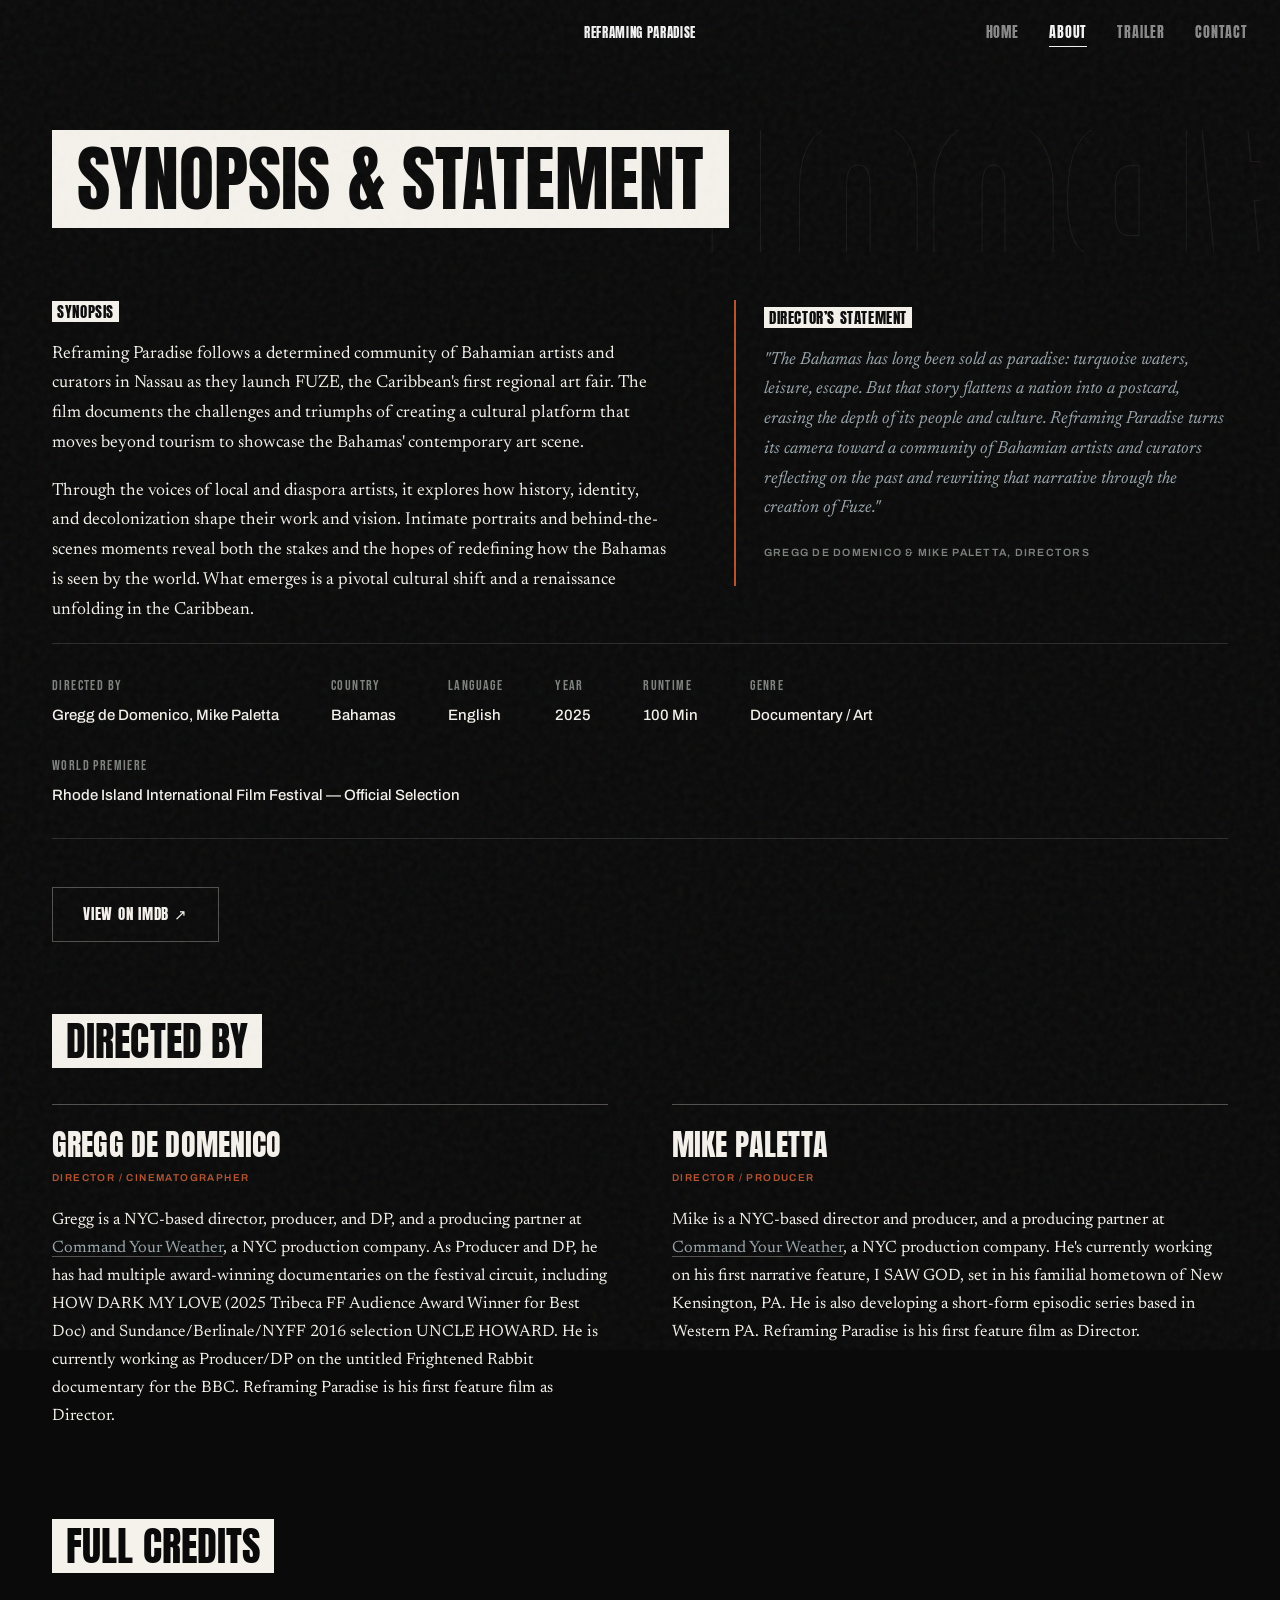
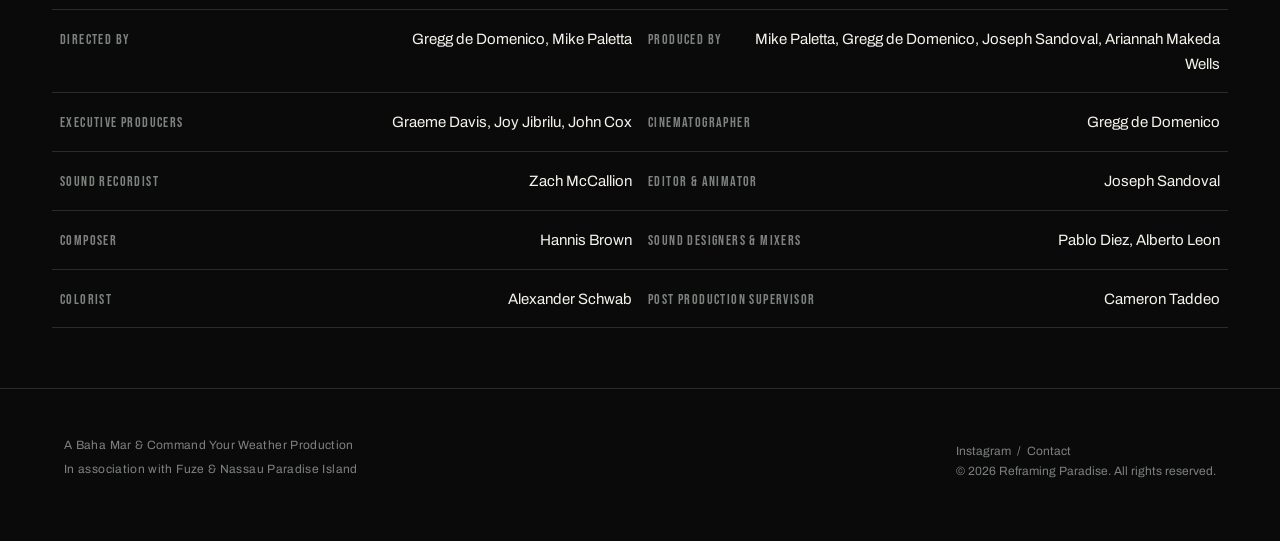
==== about.html @ a8e39a1b "Add files via upload" ====
<!DOCTYPE html>
<html lang="en">
<head>
<meta charset="UTF-8">
<meta name="viewport" content="width=device-width, initial-scale=1.0">
<title>About — Reframing Paradise</title>
<link rel="stylesheet" href="style.css">
<style>
  .about-hero{ position:relative; overflow:hidden; padding-bottom:24px; }
  .about-hero .ghost{ top:-30px; right:-6%; }
  .about-hero h1 .stamp{ font-size:clamp(34px,6vw,72px); }
  .two-col{
    display:grid; grid-template-columns:1.25fr 1fr;
    gap:64px; align-items:start;
  }
  .two-col p{
    margin:0 0 18px;
    font-family:'Newsreader',Georgia,serif;
    font-size:17.5px;
    line-height:1.7;
  }
  .statement{
    border-left:2px solid var(--frond);
    padding:6px 0 6px 28px;
  }
  .statement p{ color:var(--sky); font-style:italic; }
  .statement .who{
    margin-top:20px;
    font-style:normal;
    font-family:'Archivo',sans-serif;
    font-weight:600;
    font-size:10.5px; letter-spacing:0.12em; text-transform:uppercase;
    color:var(--dim);
  }
  .meta-line{
    display:flex; flex-wrap:wrap;
    gap:26px 52px;
    border-top:1px solid var(--line);
    border-bottom:1px solid var(--line);
    padding:30px 0;
  }
  .meta-item{ display:flex; flex-direction:column; gap:6px; }
  .ml{
    font-family:'Bebas Neue',sans-serif;
    font-size:14px; letter-spacing:0.1em;
    color:var(--dim);
  }
  .mv{
    font-family:'Archivo',sans-serif;
    font-weight:500;
    font-size:15px;
    color:var(--white);
  }
  .imdb-row{ padding:48px 0; }
  .filmmakers{ display:grid; grid-template-columns:1fr 1fr; gap:0 64px; }
  .filmmaker-card{
    border-top:1px solid var(--line-strong);
    padding:26px 0 8px;
  }
  .filmmaker-card h3{ font-size:30px; }
  .filmmaker-card .role{
    color:var(--frond);
    font-family:'Archivo',sans-serif;
    font-weight:600;
    font-size:10px; letter-spacing:0.14em; text-transform:uppercase;
    margin:10px 0 20px;
  }
  .filmmaker-card p{
    margin:0;
    font-family:'Newsreader',Georgia,serif;
    font-weight:400;
    font-size:16.5px; line-height:1.7;
    color:var(--white);
  }
  .filmmaker-card p a{ color:var(--sky); text-decoration:none; border-bottom:1px solid var(--line-strong); }
  .filmmaker-card p a:hover{ color:var(--frond); border-color:var(--frond); }
  .crew-grid{
    display:grid; grid-template-columns:repeat(2,1fr);
    gap:0;
    border-top:1px solid var(--line);
  }
  .crew-row{
    display:flex; justify-content:space-between; align-items:baseline; gap:20px;
    padding:16px 8px;
    border-bottom:1px solid var(--line);
  }
  .crew-role{
    font-family:'Bebas Neue',sans-serif;
    font-size:14px; letter-spacing:0.1em;
    color:var(--dim); flex-shrink:0;
    padding-top:2px;
  }
  .crew-names{
    font-family:'Archivo',sans-serif;
    font-weight:400;
    font-size:15px;
    color:var(--white);
    text-align:right;
  }
  .section-title .stamp{ font-size:clamp(24px,3.4vw,40px); }
  @media (max-width:820px){
    .two-col,.filmmakers,.crew-grid{ grid-template-columns:1fr; }
  }
  .label-stamp{ font-size:15px; letter-spacing:0.04em; margin-bottom:18px; }
  .two-col .label-stamp{ display:inline-block; }
</style>
</head>
<body>
<div class="grain"></div>

<nav class="site-nav">
  <a href="index.html" class="mark">REFRAMING PARADISE</a>
  <button class="nav-toggle">Menu</button>
  <ul>
    <li><a href="index.html">Home</a></li>
    <li><a href="about.html" class="active">About</a></li>
    <li><a href="trailer.html">Trailer</a></li>
    <li><a href="contact.html">Contact</a></li>
  </ul>
</nav>

<div class="page-body">

  <div class="about-hero wrap">
    <div class="ghost">About</div>
    <h1><span class="stamp">Synopsis &amp; Statement</span></h1>
  </div>

  <section class="wrap two-col" style="padding-top:48px;">
    <div>
      <h3 class="stamp label-stamp">Synopsis</h3>
      <p>Reframing Paradise follows a determined community of Bahamian artists and curators in Nassau as they launch FUZE, the Caribbean's first regional art fair. The film documents the challenges and triumphs of creating a cultural platform that moves beyond tourism to showcase the Bahamas' contemporary art scene.</p>
      <p>Through the voices of local and diaspora artists, it explores how history, identity, and decolonization shape their work and vision. Intimate portraits and behind-the-scenes moments reveal both the stakes and the hopes of redefining how the Bahamas is seen by the world. What emerges is a pivotal cultural shift and a renaissance unfolding in the Caribbean.</p>
    </div>
    <div class="statement">
      <h3 class="stamp label-stamp">Director’s Statement</h3>
      <p>"The Bahamas has long been sold as paradise: turquoise waters, leisure, escape. But that story flattens a nation into a postcard, erasing the depth of its people and culture. Reframing Paradise turns its camera toward a community of Bahamian artists and curators reflecting on the past and rewriting that narrative through the creation of Fuze."</p>
      <p class="who">Gregg de Domenico &amp; Mike Paletta, Directors</p>
    </div>
  </section>

  <div class="wrap">
    <div class="meta-line">
      <div class="meta-item"><span class="ml">Directed By</span><span class="mv">Gregg de Domenico, Mike Paletta</span></div>
      <div class="meta-item"><span class="ml">Country</span><span class="mv">Bahamas</span></div>
      <div class="meta-item"><span class="ml">Language</span><span class="mv">English</span></div>
      <div class="meta-item"><span class="ml">Year</span><span class="mv">2025</span></div>
      <div class="meta-item"><span class="ml">Runtime</span><span class="mv">100 Min</span></div>
      <div class="meta-item"><span class="ml">Genre</span><span class="mv">Documentary / Art</span></div>
      <div class="meta-item"><span class="ml">World Premiere</span><span class="mv">Rhode Island International Film Festival &mdash; Official Selection</span></div>
    </div>
    <div class="imdb-row">
      <a href="#" class="btn ghost-btn">View on IMDb ↗</a>
    </div>
  </div>

  <section class="wrap" style="padding-top:24px;">
    <h2 class="section-title" style="margin-bottom:36px;"><span class="stamp">Directed By</span></h2>
    <div class="filmmakers">
      <div class="filmmaker-card">
        <h3>Gregg de Domenico</h3>
        <div class="role">Director / Cinematographer</div>
        <p>Gregg is a NYC-based director, producer, and DP, and a producing partner at <a href="https://www.commandyourweather.com/" target="_blank" rel="noopener">Command Your Weather</a>, a NYC production company. As Producer and DP, he has had multiple award-winning documentaries on the festival circuit, including HOW DARK MY LOVE (2025 Tribeca FF Audience Award Winner for Best Doc) and Sundance/Berlinale/NYFF 2016 selection UNCLE HOWARD. He is currently working as Producer/DP on the untitled Frightened Rabbit documentary for the BBC. Reframing Paradise is his first feature film as Director.</p>
      </div>
      <div class="filmmaker-card">
        <h3>Mike Paletta</h3>
        <div class="role">Director / Producer</div>
        <p>Mike is a NYC-based director and producer, and a producing partner at <a href="https://www.commandyourweather.com/" target="_blank" rel="noopener">Command Your Weather</a>, a NYC production company. He's currently working on his first narrative feature, I SAW GOD, set in his familial hometown of New Kensington, PA. He is also developing a short-form episodic series based in Western PA. Reframing Paradise is his first feature film as Director.</p>
      </div>
    </div>
  </section>

  <section class="wrap" style="padding-top:80px;">
    <h2 class="section-title" style="margin-bottom:36px;"><span class="stamp">Full Credits</span></h2>
    <div class="crew-grid">
      <div class="crew-row"><span class="crew-role">Directed By</span><span class="crew-names">Gregg de Domenico, Mike Paletta</span></div>
      <div class="crew-row"><span class="crew-role">Produced By</span><span class="crew-names">Mike Paletta, Gregg de Domenico, Joseph Sandoval, Ariannah Makeda Wells</span></div>
      <div class="crew-row"><span class="crew-role">Executive Producers</span><span class="crew-names">Graeme Davis, Joy Jibrilu, John Cox</span></div>
      <div class="crew-row"><span class="crew-role">Cinematographer</span><span class="crew-names">Gregg de Domenico</span></div>
      <div class="crew-row"><span class="crew-role">Sound Recordist</span><span class="crew-names">Zach McCallion</span></div>
      <div class="crew-row"><span class="crew-role">Editor &amp; Animator</span><span class="crew-names">Joseph Sandoval</span></div>
      <div class="crew-row"><span class="crew-role">Composer</span><span class="crew-names">Hannis Brown</span></div>
      <div class="crew-row"><span class="crew-role">Sound Designers &amp; Mixers</span><span class="crew-names">Pablo Diez, Alberto Leon</span></div>
      <div class="crew-row"><span class="crew-role">Colorist</span><span class="crew-names">Alexander Schwab</span></div>
      <div class="crew-row"><span class="crew-role">Post Production Supervisor</span><span class="crew-names">Cameron Taddeo</span></div>
    </div>
  </section>

</div>

<footer>
  <div class="wrap">
    <div class="credit-list">
      A Baha Mar &amp; Command Your Weather Production<br>
      In association with Fuze &amp; Nassau Paradise Island
    </div>
    <div class="copy">
      <a href="https://www.instagram.com/reframingparadise" target="_blank" rel="noopener">Instagram</a> &nbsp;/&nbsp;
      <a href="contact.html">Contact</a><br>
      © 2026 Reframing Paradise. All rights reserved.
    </div>
  </div>
</footer>

<script src="site.js"></script>
</body>
</html>
---- style.css ----
@import url('https://fonts.googleapis.com/css2?family=Anton&family=Bebas+Neue&family=Archivo:wght@400;500;600&family=Newsreader:ital,opsz,wght@0,6..72,300;0,6..72,400;1,6..72,300&display=swap');

:root{
  --black: #0a0a0a;
  --white: #f5f2ec;
  --sky: #9aa7ad;
  --frond: #b6522f;
  --dim: #7d827e;
  --line: rgba(245,242,236,0.14);
  --line-strong: rgba(245,242,236,0.3);
  --maxw: 1240px;
}

*{ box-sizing:border-box; }
html{ scroll-behavior:smooth; }
body{
  margin:0;
  background:var(--black);
  color:var(--white);
  font-family:'Archivo', Helvetica, Arial, sans-serif;
  font-size:16px;
  line-height:1.65;
  -webkit-font-smoothing:antialiased;
  overflow-x:hidden;
}
a{ color:inherit; }
img{ max-width:100%; display:block; }

/* ============ DISPLAY TYPE — matched to the title logo ============ */
h1,h2,h3,.display{
  font-family:'Anton','Arial Narrow',sans-serif;
  font-weight:400;
  text-transform:uppercase;
  letter-spacing:0.005em;
  line-height:0.95;
  margin:0;
}

/* The logo treatment: condensed caps in a solid bar. Two polarities. */
.stamp{
  display:inline-block;
  font-family:'Anton',sans-serif;
  text-transform:uppercase;
  line-height:1;
  padding:0.18em 0.35em;
  background:var(--white);
  color:var(--black);
}
.stamp.dark{ background:var(--black); color:var(--white); }

.wrap{ max-width:var(--maxw); margin:0 auto; padding:0 32px; }

/* ============ FILM GRAIN ============ */
.grain{
  position:fixed; inset:-50%;
  width:200%; height:200%;
  pointer-events:none;
  z-index:99;
  opacity:0.05;
  background-image:url("data:image/svg+xml,%3Csvg viewBox='0 0 300 300' xmlns='http://www.w3.org/2000/svg'%3E%3Cfilter id='n'%3E%3CfeTurbulence type='fractalNoise' baseFrequency='0.9' numOctaves='2'/%3E%3C/filter%3E%3Crect width='100%25' height='100%25' filter='url(%23n)'/%3E%3C/svg%3E");
  animation:grain 8s steps(10) infinite;
}
@keyframes grain{
  0%,100%{ transform:translate(0,0); }
  20%{ transform:translate(-3%,2%); }
  40%{ transform:translate(2%,-3%); }
  60%{ transform:translate(-2%,-2%); }
  80%{ transform:translate(3%,3%); }
}
@media (prefers-reduced-motion:reduce){
  .grain{ animation:none; }
}

/* ============ NAV ============ */
.site-nav{
  position:fixed; top:0; left:0; right:0;
  z-index:100;
  display:flex; align-items:center; justify-content:flex-end;
  padding:20px 32px;
  mix-blend-mode:difference;
}
.site-nav .mark{
  font-family:'Anton',sans-serif;
  font-size:13px;
  letter-spacing:0.05em;
  text-decoration:none;
  color:#fff;
  position:absolute;
  left:50%;
  transform:translateX(-50%);
}
.site-nav ul{ list-style:none; display:flex; gap:30px; margin:0; padding:0; }
.site-nav ul a{
  font-family:'Anton',sans-serif;
  text-decoration:none;
  color:#fff;
  font-size:14px;
  letter-spacing:0.06em;
  text-transform:uppercase;
  opacity:0.55;
  transition:opacity .2s ease;
  padding-bottom:3px;
}
.site-nav ul a:hover{ opacity:1; }
.site-nav ul a.active{ opacity:1; border-bottom:1px solid #fff; }

.nav-toggle{ display:none; }

/* ============ FLIP — the "reframing" gesture ============ */
.flip{
  display:inline-block;
  transition:transform .5s cubic-bezier(.7,0,.3,1);
}
.flip:hover{ transform:rotate(180deg); }

/* Ghost type — giant flipped watermark */
.ghost{
  position:absolute;
  font-family:'Anton',sans-serif;
  font-size:clamp(120px,22vw,320px);
  line-height:1;
  text-transform:uppercase;
  color:transparent;
  -webkit-text-stroke:1px rgba(245,242,236,0.07);
  transform:rotate(180deg);
  pointer-events:none;
  user-select:none;
  white-space:nowrap;
}

/* ============ BUTTONS ============ */
.btn{
  display:inline-block;
  font-family:'Anton',sans-serif;
  font-size:15px;
  letter-spacing:0.05em;
  text-transform:uppercase;
  text-decoration:none;
  padding:14px 30px;
  background:var(--white);
  color:var(--black);
  transition:background .2s ease, color .2s ease;
}
.btn:hover{ background:var(--frond); color:var(--white); }
.btn.ghost-btn{
  background:transparent;
  color:var(--white);
  border:1px solid var(--line-strong);
}
.btn.ghost-btn:hover{ background:var(--white); color:var(--black); border-color:var(--white); }

/* ============ SECTIONS / FOOTER ============ */
section{ padding:88px 0; position:relative; }
.page-body{ padding-top:130px; }

footer{
  border-top:1px solid var(--line);
  margin-top:60px;
  padding:44px 32px 60px;
}
footer .wrap{
  display:flex; justify-content:space-between; align-items:flex-end;
  flex-wrap:wrap; gap:24px;
}
footer .credit-list{
  font-family:'Archivo',sans-serif;
  font-size:12px; letter-spacing:0.03em;
  color:var(--dim); line-height:2;
}
footer .copy{ font-size:12px; color:var(--dim); font-family:'Archivo',sans-serif; }
footer a{ text-decoration:none; }
footer a:hover{ color:var(--frond); }

/* ============ MOBILE ============ */
@media (max-width:760px){
  .wrap{ padding:0 20px; }
  .page-body{ padding-top:104px; }
  .site-nav{ padding:16px 20px; }
  .nav-toggle{
    display:block;
    background:none; border:0; color:#fff;
    font-family:'Anton',sans-serif;
    font-size:13px; letter-spacing:0.08em; text-transform:uppercase;
    cursor:pointer; padding:6px 0;
  }
  .site-nav ul{
    position:fixed; inset:0;
    background:var(--black);
    flex-direction:column;
    align-items:center; justify-content:center;
    gap:36px;
    display:none;
  }
  .site-nav ul.open{ display:flex; }
  .site-nav ul a{ font-size:22px; }
  .site-nav.menu-open{ mix-blend-mode:normal; }
}
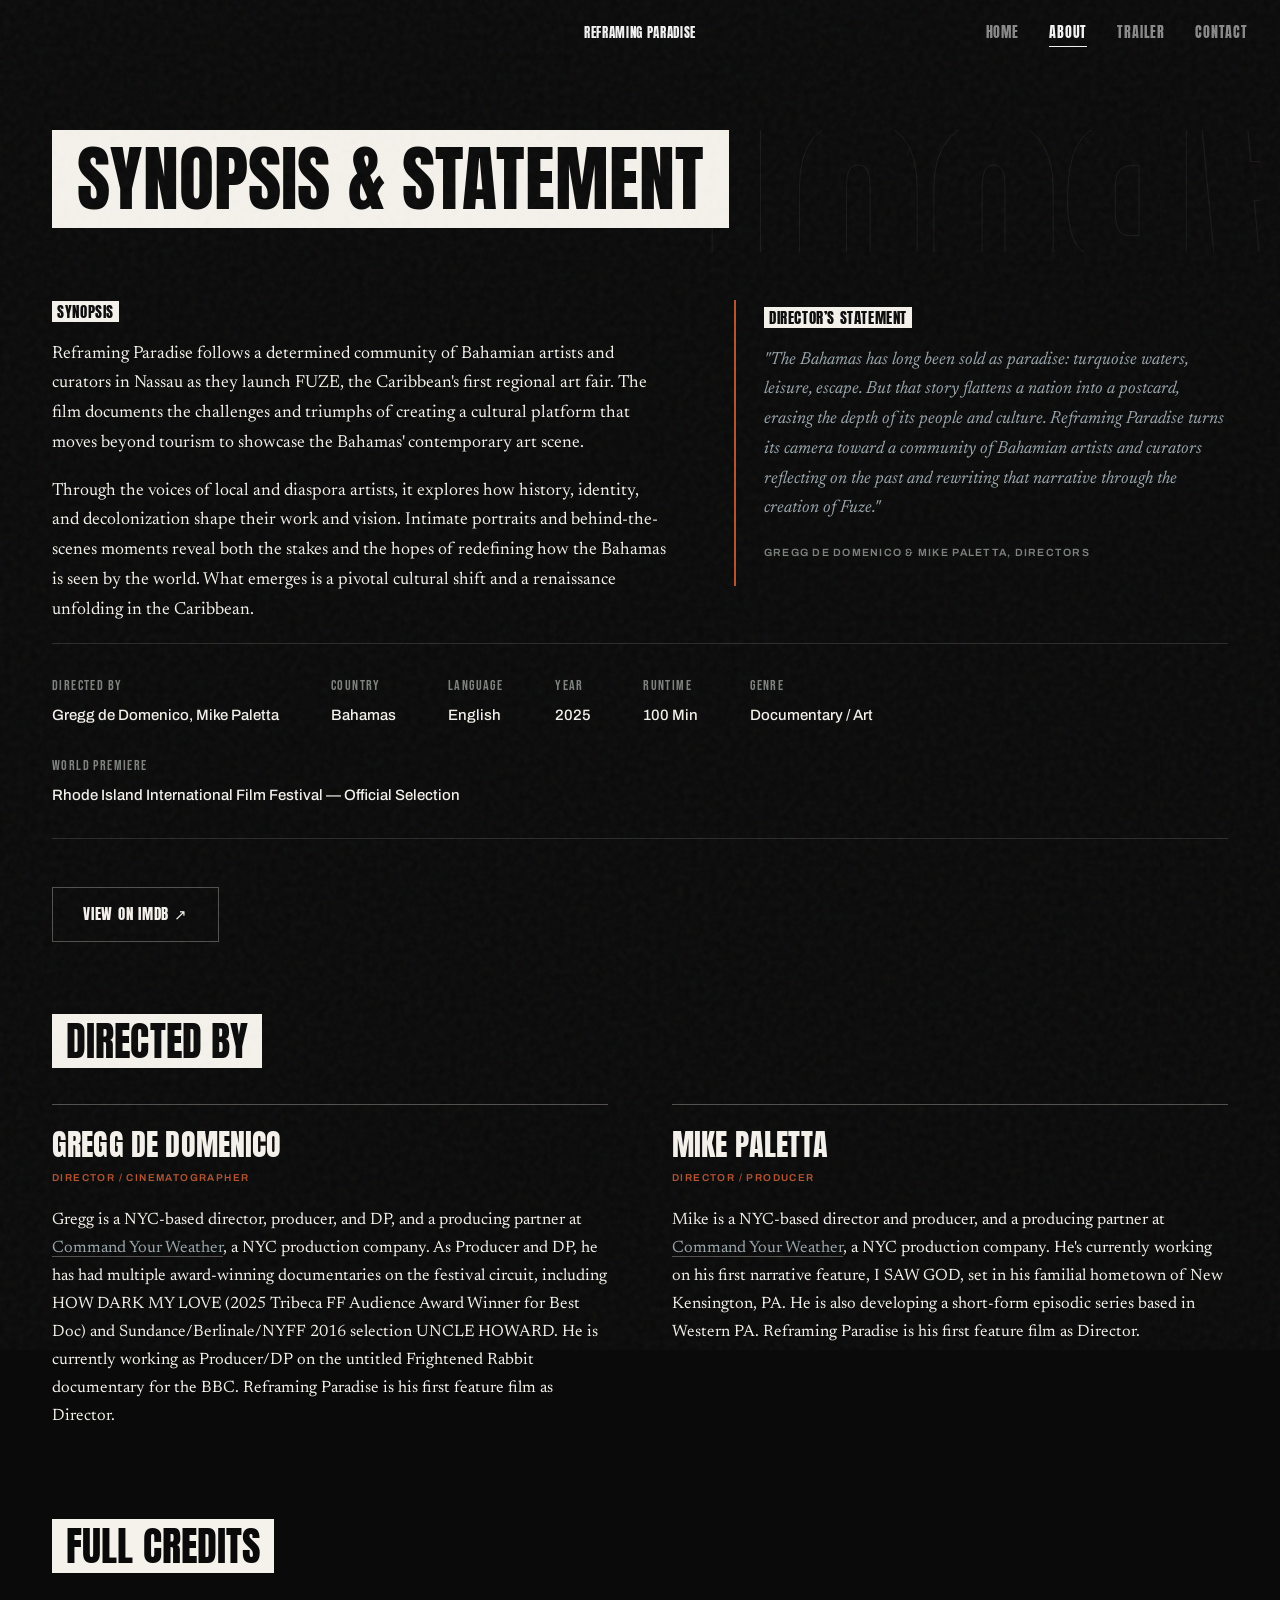
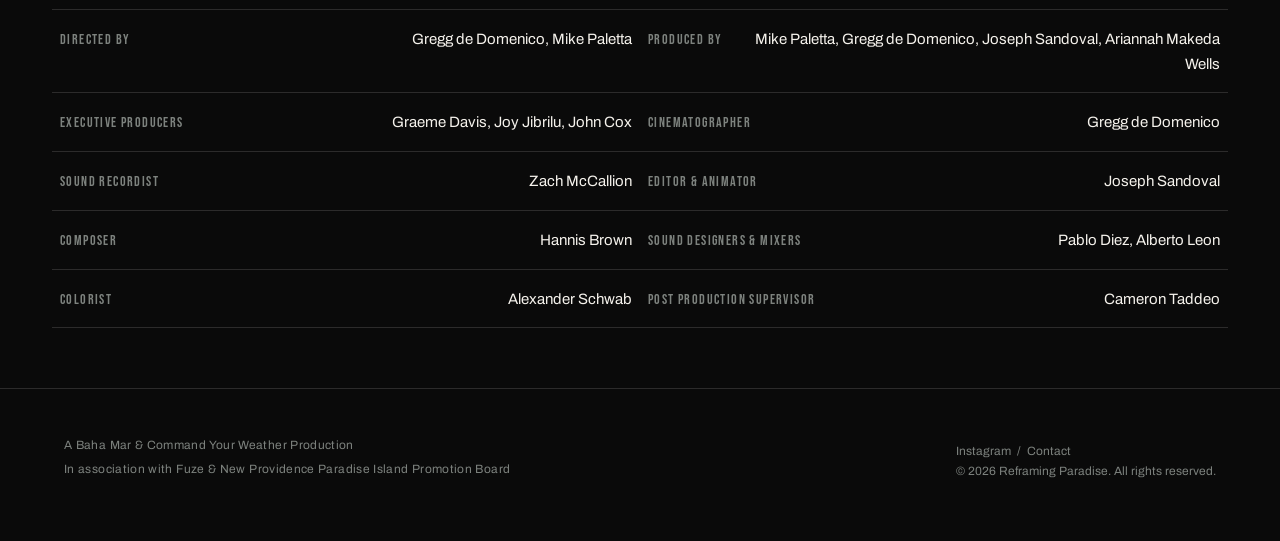
==== commit 76bcfcc2: "Update about.html" ====
--- a/about.html
+++ b/about.html
@@ -192,7 +192,7 @@
   <div class="wrap">
     <div class="credit-list">
       A Baha Mar &amp; Command Your Weather Production<br>
-      In association with Fuze &amp; Nassau Paradise Island
+      In association with Fuze &amp;  New Providence Paradise Island Promotion Board
     </div>
     <div class="copy">
       <a href="https://www.instagram.com/reframingparadise" target="_blank" rel="noopener">Instagram</a> &nbsp;/&nbsp;
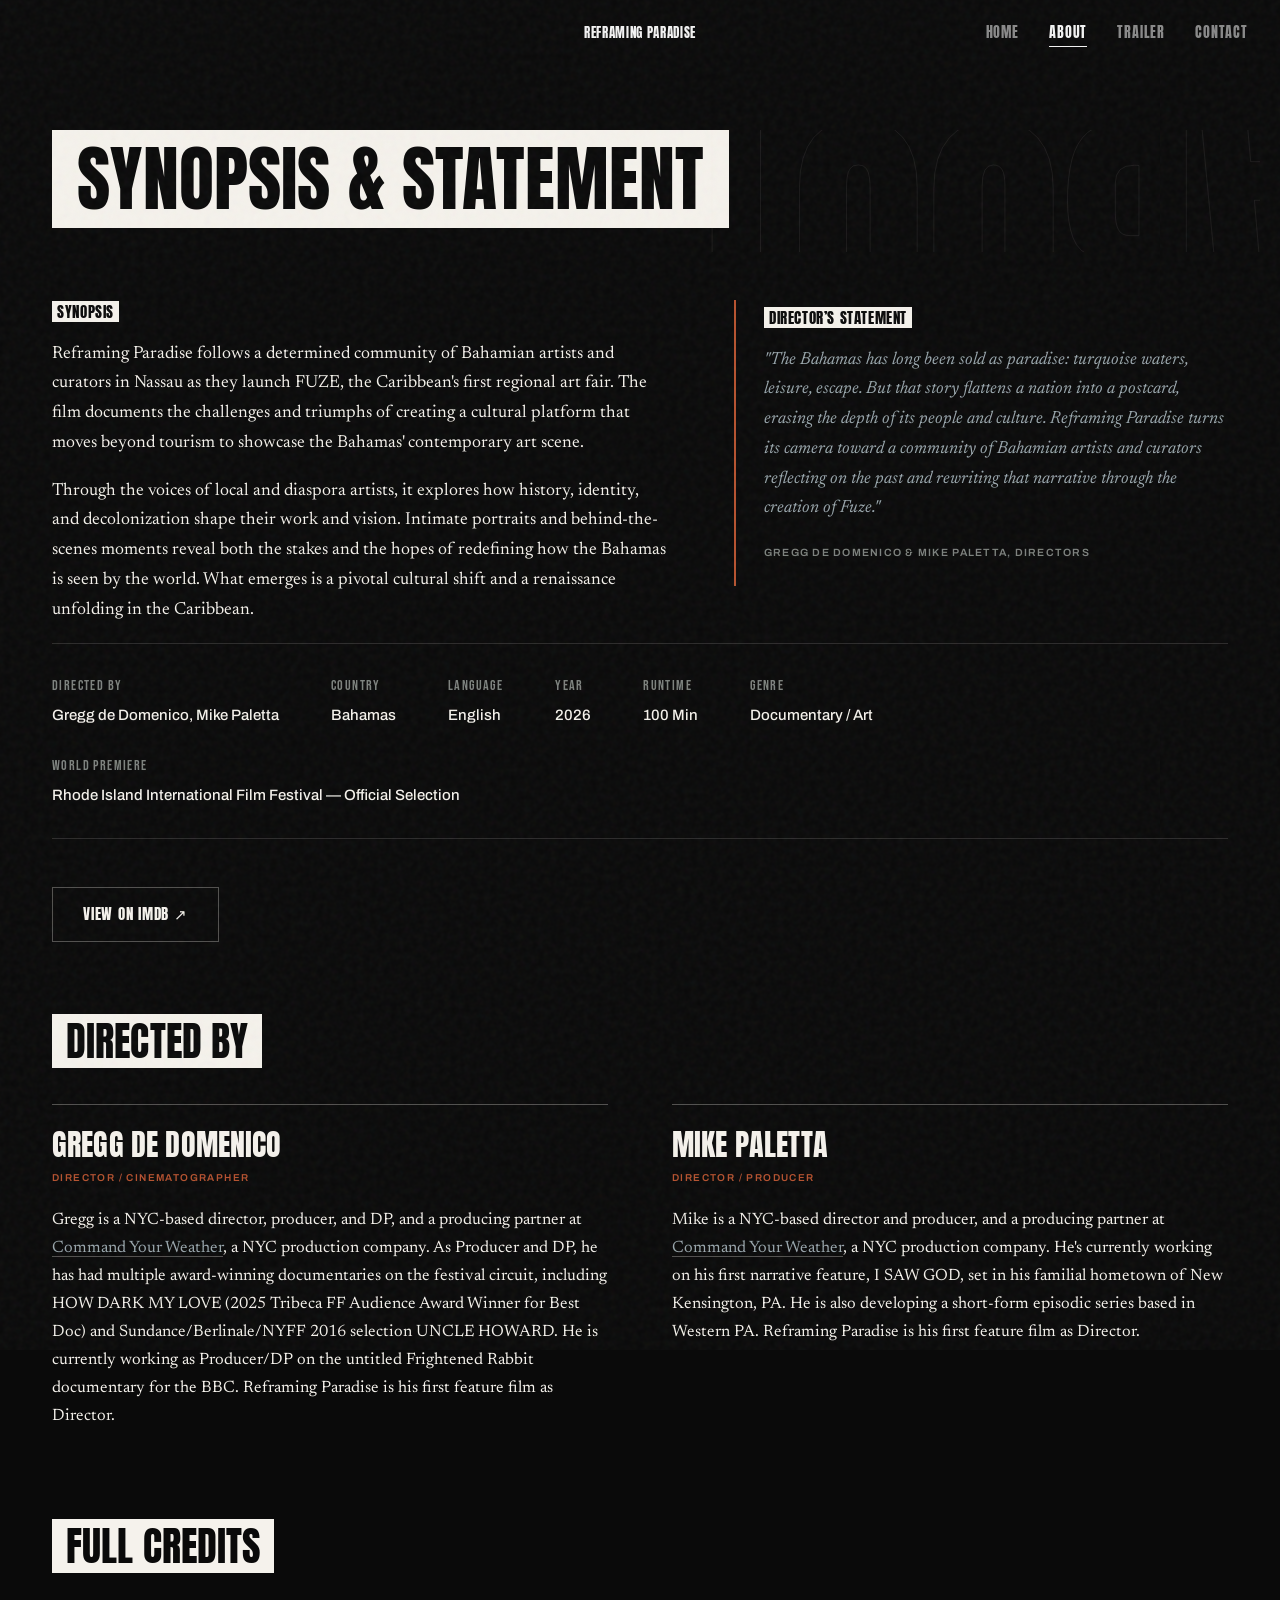
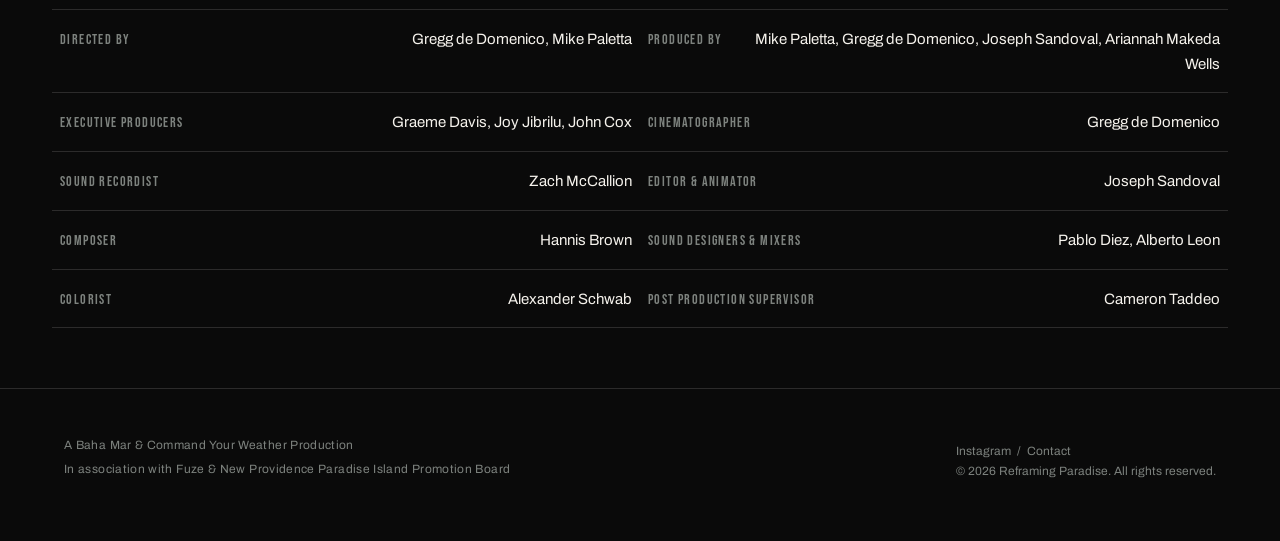
==== commit e0a62644: "Update about.html" ====
--- a/about.html
+++ b/about.html
@@ -144,7 +144,7 @@
       <div class="meta-item"><span class="ml">Directed By</span><span class="mv">Gregg de Domenico, Mike Paletta</span></div>
       <div class="meta-item"><span class="ml">Country</span><span class="mv">Bahamas</span></div>
       <div class="meta-item"><span class="ml">Language</span><span class="mv">English</span></div>
-      <div class="meta-item"><span class="ml">Year</span><span class="mv">2025</span></div>
+      <div class="meta-item"><span class="ml">Year</span><span class="mv">2026</span></div>
       <div class="meta-item"><span class="ml">Runtime</span><span class="mv">100 Min</span></div>
       <div class="meta-item"><span class="ml">Genre</span><span class="mv">Documentary / Art</span></div>
       <div class="meta-item"><span class="ml">World Premiere</span><span class="mv">Rhode Island International Film Festival &mdash; Official Selection</span></div>
